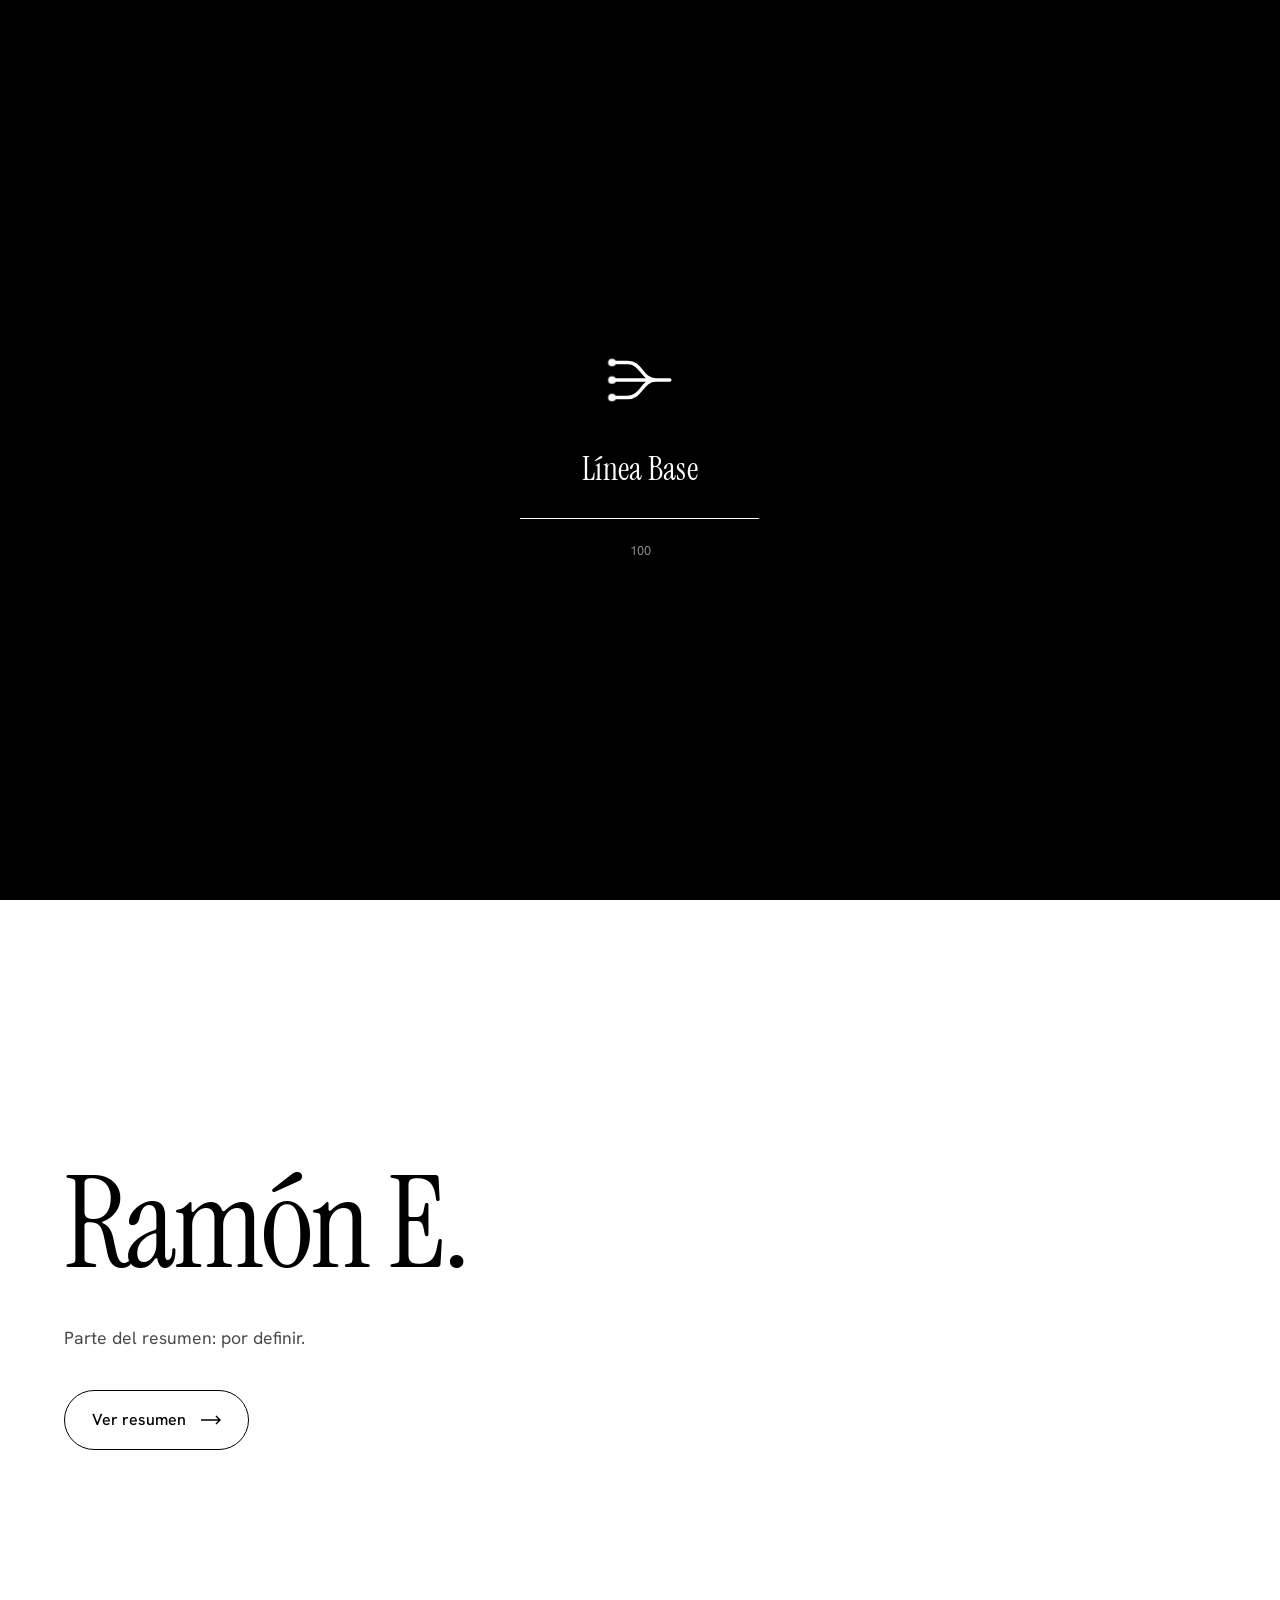
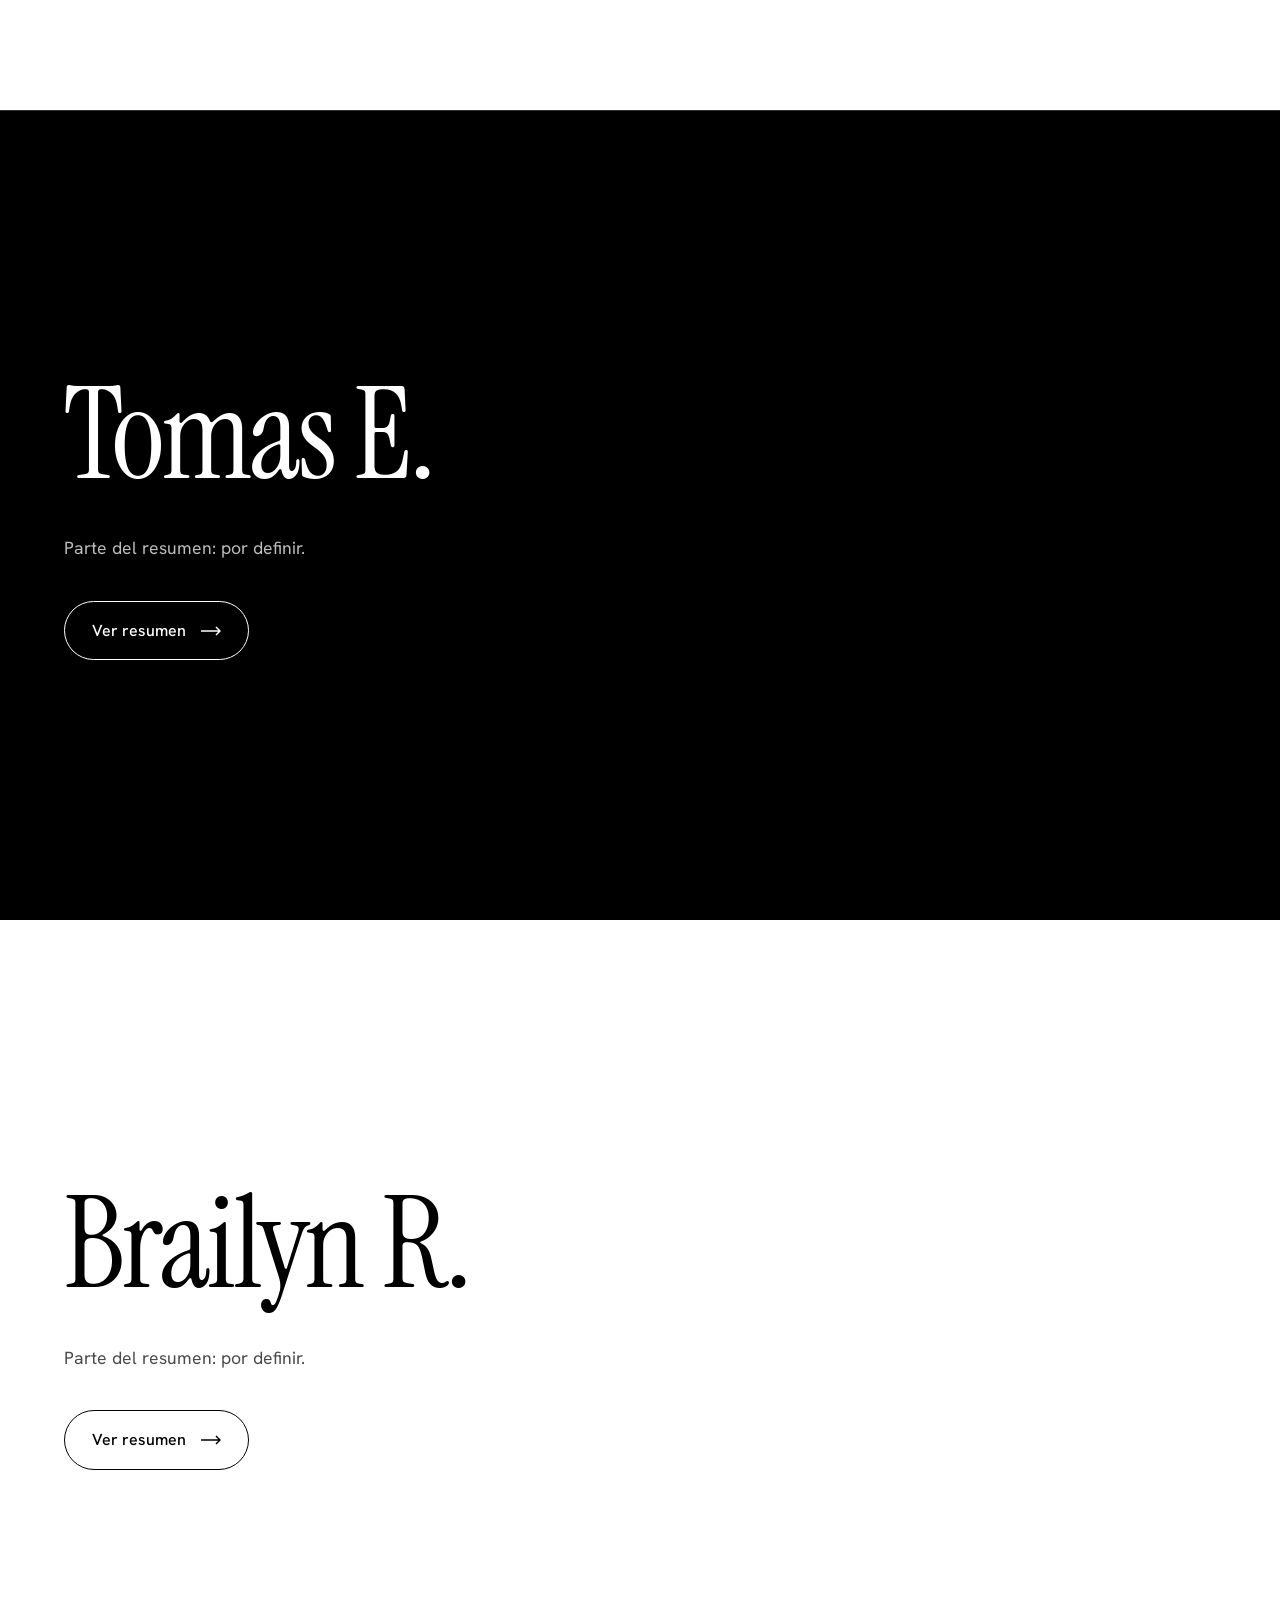
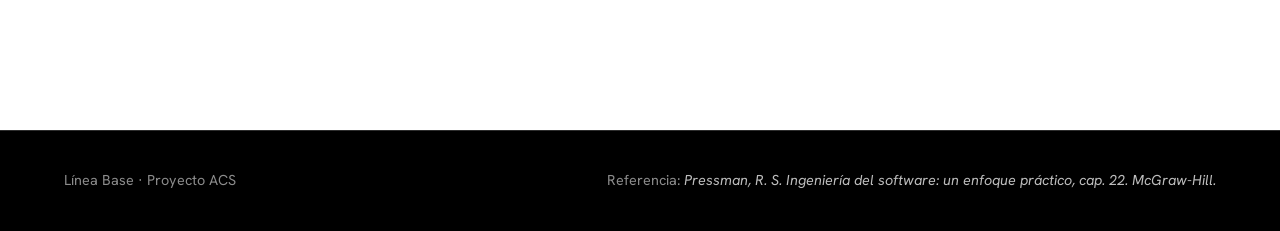
==== index.html @ ba4fdb65 "feat: estructura base del proyecto ACS Línea Base Se crea la estructura inicial del sitio web del re" ====
<!DOCTYPE html>
<html lang="es">
<head>
  <meta charset="UTF-8">
  <meta name="viewport" content="width=device-width, initial-scale=1">
  <title>Línea Base · Administración de la Configuración del Software</title>
  <meta name="description" content="Resumen interactivo del proceso ACS según Pressman (capítulo 22), elaborado por Ramón E., Tomas E. y Brailyn R.">
  <link rel="icon" type="image/svg+xml" href="assets/images/favicon.svg">
  <link rel="preconnect" href="https://fonts.googleapis.com">
  <link rel="preconnect" href="https://fonts.gstatic.com" crossorigin>
  <link href="https://fonts.googleapis.com/css2?family=Hanken+Grotesk:wght@400;500;600&family=Instrument+Serif&display=swap" rel="stylesheet">
  <link rel="stylesheet" href="assets/css/styles.css">
</head>
<body class="loading">

  <!-- Pantalla de carga -->
  <div class="loader" id="loader" role="status" aria-label="Cargando">
    <div class="loader-inner">
      <svg class="loader-logo" viewBox="0 0 48 48" fill="none" stroke="currentColor" stroke-width="2" stroke-linecap="round" aria-hidden="true">
        <path d="M8 14H17C25 14 25 24 33 24M8 24H33M8 34H17C25 34 25 24 33 24M33 24H41" pathLength="80"/>
        <circle cx="8" cy="14" r="2.2" fill="currentColor" stroke="none"/>
        <circle cx="8" cy="24" r="2.2" fill="currentColor" stroke="none"/>
        <circle cx="8" cy="34" r="2.2" fill="currentColor" stroke="none"/>
      </svg>
      <div class="loader-name">Línea Base</div>
      <div class="loader-bar"><i></i></div>
      <div class="loader-count">0</div>
    </div>
  </div>

  <header class="site-header">
    <a class="brand" href="#inicio" aria-label="Línea Base, inicio">
      <svg viewBox="0 0 48 48" fill="none" stroke="currentColor" stroke-width="2.5" stroke-linecap="round" aria-hidden="true">
        <path d="M8 14H17C25 14 25 24 33 24M8 24H33M8 34H17C25 34 25 24 33 24M33 24H41"/>
        <circle cx="8" cy="14" r="2.2" fill="currentColor" stroke="none"/>
        <circle cx="8" cy="24" r="2.2" fill="currentColor" stroke="none"/>
        <circle cx="8" cy="34" r="2.2" fill="currentColor" stroke="none"/>
      </svg>
      Línea Base
    </a>
    <nav class="site-nav" aria-label="Integrantes">
      <a href="#ramon">Ramón E.</a>
      <a href="#tomas">Tomas E.</a>
      <a href="#brailyn">Brailyn R.</a>
    </nav>
  </header>

  <main id="inicio">
    <!-- Hero -->
    <section class="hero">
      <div class="hero-text">
        <h1>Administración de la Configuración del Software</h1>
        <p class="hero-sub">Tres ramas de trabajo, una sola versión. El proceso ACS explicado según Pressman, capítulo 22.</p>
      </div>

      <div class="branches" aria-hidden="true">
        <svg viewBox="0 0 1200 260">
          <path class="b-line" pathLength="1" d="M130 40H420C640 40 640 130 900 130"/>
          <path class="b-line" pathLength="1" d="M130 130H900"/>
          <path class="b-line" pathLength="1" d="M130 220H420C640 220 640 130 900 130"/>
          <path class="b-line merge" pathLength="1" d="M900 130H1060"/>
          <circle class="b-dot" cx="130" cy="40" r="5"/>
          <circle class="b-dot" cx="130" cy="130" r="5"/>
          <circle class="b-dot" cx="130" cy="220" r="5"/>
          <circle class="b-dot b-merge-dot" cx="900" cy="130" r="7"/>
          <text class="b-label" x="0" y="45">Ramón</text>
          <text class="b-label" x="0" y="135">Tomas</text>
          <text class="b-label" x="0" y="225">Brailyn</text>
          <text class="b-main" x="1075" y="138">main</text>
        </svg>
      </div>
    </section>

    <!-- Integrante 1 -->
    <section class="member light" id="ramon" data-reveal>
      <span class="initial" aria-hidden="true">R</span>
      <div class="member-body">
        <h2><span class="mask"><span>Ramón E.</span></span></h2>
        <p>Parte del resumen: por definir.</p>
        <a class="btn" href="html/ramon.html">Ver resumen
          <svg class="arrow" viewBox="0 0 20 10" fill="none" stroke="currentColor" stroke-width="1.5" aria-hidden="true"><path d="M0 5H19M15 1l4 4-4 4"/></svg>
        </a>
      </div>
    </section>

    <!-- Integrante 2 -->
    <section class="member dark" id="tomas" data-reveal>
      <span class="initial" aria-hidden="true">T</span>
      <div class="member-body">
        <h2><span class="mask"><span>Tomas E.</span></span></h2>
        <p>Parte del resumen: por definir.</p>
        <a class="btn" href="html/tomas.html">Ver resumen
          <svg class="arrow" viewBox="0 0 20 10" fill="none" stroke="currentColor" stroke-width="1.5" aria-hidden="true"><path d="M0 5H19M15 1l4 4-4 4"/></svg>
        </a>
      </div>
    </section>

    <!-- Integrante 3 -->
    <section class="member light" id="brailyn" data-reveal>
      <span class="initial" aria-hidden="true">B</span>
      <div class="member-body">
        <h2><span class="mask"><span>Brailyn R.</span></span></h2>
        <p>Parte del resumen: por definir.</p>
        <a class="btn" href="html/brailyn.html">Ver resumen
          <svg class="arrow" viewBox="0 0 20 10" fill="none" stroke="currentColor" stroke-width="1.5" aria-hidden="true"><path d="M0 5H19M15 1l4 4-4 4"/></svg>
        </a>
      </div>
    </section>
  </main>

  <footer class="site-footer">
    <span>Línea Base · Proyecto ACS</span>
    <span>Referencia: <em>Pressman, R. S. Ingeniería del software: un enfoque práctico, cap. 22. McGraw-Hill.</em></span>
  </footer>

  <script src="scripts/script.js"></script>
</body>
</html>
---- assets/css/styles.css ----
/* ==========================================================
   Línea Base · estilos globales
   Paleta estrictamente blanco y negro + grises
   ========================================================== */
:root{
  --black:#000;
  --white:#fff;
  --grey-1:#8c8c8c;
  --grey-2:#bdbdbd;
  --line-dark:rgba(255,255,255,.18);
  --line-light:rgba(0,0,0,.16);
  --ease:cubic-bezier(.22,.8,.2,1);
  --display:"Instrument Serif","Times New Roman",serif;
  --text:"Hanken Grotesk","Helvetica Neue",Arial,sans-serif;
  --pad:clamp(1.25rem,5vw,4.5rem);
}
*,*::before,*::after{box-sizing:border-box;margin:0;padding:0}
html{scroll-behavior:smooth;-webkit-text-size-adjust:100%}
body{font-family:var(--text);background:var(--black);color:var(--white);line-height:1.6;overflow-x:hidden;-webkit-font-smoothing:antialiased}
body.loading{overflow:hidden}
a{color:inherit;text-decoration:none}
svg{display:block}
:focus-visible{outline:2px solid currentColor;outline-offset:4px}
::selection{background:var(--white);color:var(--black)}

/* ---------- Pantalla de carga ---------- */
.loader{position:fixed;inset:0;z-index:100;background:var(--black);color:var(--white);display:grid;place-items:center;transition:transform 1s var(--ease)}
.loader.done{transform:translateY(-100%)}
.loader-inner{display:grid;justify-items:center;gap:1.4rem}
.loader-logo{width:84px;height:84px}
.loader-logo path{stroke-dasharray:80;stroke-dashoffset:80;animation:draw 1.4s var(--ease) .15s forwards}
.loader-logo circle{opacity:0;transform-box:fill-box;transform-origin:center;animation:pop .4s var(--ease) forwards}
.loader-logo circle:nth-of-type(1){animation-delay:.1s}
.loader-logo circle:nth-of-type(2){animation-delay:.25s}
.loader-logo circle:nth-of-type(3){animation-delay:.4s}
.loader-name{font-family:var(--display);font-size:2rem;letter-spacing:.01em;opacity:0;animation:fade .8s ease .7s forwards}
.loader-bar{width:min(240px,60vw);height:1px;background:var(--line-dark);position:relative;overflow:hidden}
.loader-bar i{position:absolute;inset:0;background:var(--white);transform:scaleX(0);transform-origin:left}
.loader-count{font-size:.8rem;color:var(--grey-1);font-variant-numeric:tabular-nums}
@keyframes draw{to{stroke-dashoffset:0}}
@keyframes pop{from{opacity:0;transform:scale(.4)}to{opacity:1;transform:scale(1)}}
@keyframes fade{to{opacity:1}}

/* ---------- Cabecera ---------- */
.site-header{position:fixed;top:0;left:0;right:0;z-index:50;display:flex;justify-content:space-between;align-items:center;padding:1.1rem var(--pad);color:#fff;mix-blend-mode:difference}
.brand{display:flex;align-items:center;gap:.7rem;font-family:var(--display);font-size:1.5rem}
.brand svg{width:30px;height:30px}
.site-nav{display:flex;gap:clamp(1rem,3vw,2.2rem);font-size:.92rem}
.site-nav a{position:relative;padding:.2rem 0}
.site-nav a::after{content:"";position:absolute;left:0;bottom:0;width:100%;height:1px;background:currentColor;transform:scaleX(0);transform-origin:right;transition:transform .5s var(--ease)}
.site-nav a:hover::after,.site-nav a[aria-current="page"]::after{transform:scaleX(1);transform-origin:left}

/* ---------- Hero ---------- */
.hero{min-height:100svh;display:flex;flex-direction:column;justify-content:flex-end;padding:7rem var(--pad) 3rem;position:relative;overflow:hidden}
.hero h1{font-family:var(--display);font-weight:400;font-size:clamp(2.8rem,9vw,8.5rem);line-height:.98;letter-spacing:-.02em;max-width:14ch}
.hero-sub{margin-top:1.6rem;max-width:46ch;color:var(--grey-2);font-size:clamp(1rem,1.4vw,1.2rem)}
.branches{width:100%;margin-top:clamp(2rem,5vw,4rem)}
.branches svg{width:100%;height:auto;overflow:visible}
.b-line{fill:none;stroke:var(--white);stroke-width:1.6;stroke-linecap:round;stroke-dasharray:1;stroke-dashoffset:1}
.b-dot{fill:var(--white);opacity:0;transform-box:fill-box;transform-origin:center}
.b-label{fill:var(--grey-2);font-family:var(--text);font-size:15px;opacity:0}
.b-main{font-family:var(--display);font-size:24px;fill:var(--white);opacity:0}
.ready .b-line{animation:trace 2.2s var(--ease) forwards}
.ready .b-line:nth-of-type(2){animation-delay:.25s}
.ready .b-line:nth-of-type(3){animation-delay:.5s}
.ready .b-line.merge{animation-delay:1.6s;animation-duration:1.2s}
.ready .b-dot{animation:pop .5s var(--ease) .2s forwards}
.ready .b-label{animation:fade .8s ease .4s forwards}
.ready .b-main{animation:fade .8s ease 2.6s forwards}
.ready .b-merge-dot{animation:pop .5s var(--ease) 2.4s forwards, pulse 2.4s ease-in-out 3.2s infinite}
@keyframes trace{to{stroke-dashoffset:0}}
@keyframes pulse{0%,100%{transform:scale(1)}50%{transform:scale(1.7)}}
.hero-text > *{opacity:0;transform:translateY(24px)}
.ready .hero-text > *{animation:rise 1s var(--ease) forwards}
.ready .hero-text > *:nth-child(2){animation-delay:.15s}
@keyframes rise{to{opacity:1;transform:none}}

/* ---------- Secciones por integrante ---------- */
.member{min-height:90svh;padding:clamp(5rem,12vw,9rem) var(--pad);position:relative;display:grid;align-content:center;overflow:hidden}
.member.light{background:var(--white);color:var(--black)}
.member.dark{background:var(--black);color:var(--white);border-top:1px solid var(--line-dark)}
.member .initial{position:absolute;right:calc(var(--pad) * .5);bottom:-.18em;font-family:var(--display);font-size:clamp(16rem,42vw,44rem);line-height:1;pointer-events:none;user-select:none;-webkit-text-stroke:1px currentColor;color:transparent;opacity:.22;transition:opacity .8s var(--ease),transform 1.2s var(--ease)}
.member:hover .initial{opacity:.5;transform:translateX(-1.5%)}
.member-body{position:relative;z-index:1;max-width:46rem}
.member h2{font-family:var(--display);font-weight:400;font-size:clamp(3.2rem,10vw,9rem);line-height:1;letter-spacing:-.02em}
.mask{display:block;overflow:hidden;padding-bottom:.08em}
.mask > span{display:block;transform:translateY(105%);transition:transform 1.1s var(--ease)}
.in .mask > span{transform:none}
.member p{margin-top:1.6rem;max-width:42ch;font-size:1.1rem;opacity:0;transform:translateY(16px);transition:opacity .9s ease .35s,transform .9s var(--ease) .35s}
.light p{color:#4a4a4a}.dark p{color:var(--grey-2)}
.member .btn{opacity:0;transition:opacity .9s ease .5s,color .5s var(--ease)}
.in p{opacity:1;transform:none}
.in .btn{opacity:1}

/* ---------- Botón ---------- */
.btn{display:inline-flex;align-items:center;gap:.9rem;margin-top:2.4rem;padding:1rem 1.7rem;border:1px solid currentColor;border-radius:999px;font-weight:500;font-size:1rem;position:relative;overflow:hidden;isolation:isolate;cursor:pointer;background:transparent;color:inherit}
.btn::before{content:"";position:absolute;inset:0;background:currentColor;transform:translateY(101%);transition:transform .55s var(--ease);z-index:-1}
.btn .arrow{width:20px;height:10px;transition:transform .5s var(--ease)}
.btn:hover .arrow{transform:translateX(5px)}
.btn:hover::before{transform:none}
.light .btn:hover{color:var(--white)}
.dark .btn:hover,.pager .btn:hover{color:var(--black)}

/* ---------- Pie ---------- */
.site-footer{background:var(--black);color:var(--grey-1);border-top:1px solid var(--line-dark);padding:2.4rem var(--pad);display:flex;flex-wrap:wrap;gap:1rem 3rem;justify-content:space-between;font-size:.9rem}
.site-footer em{color:var(--grey-2)}

/* ---------- Páginas de resumen ---------- */
.page-head{padding:9rem var(--pad) 4rem;border-bottom:1px solid var(--line-dark)}
.page-head h1{font-family:var(--display);font-weight:400;font-size:clamp(3rem,9vw,8rem);line-height:1;letter-spacing:-.02em}
.page-head p{margin-top:1.2rem;color:var(--grey-2);max-width:50ch}
.page-layout{display:grid;grid-template-columns:minmax(0,14rem) minmax(0,1fr);gap:clamp(2rem,6vw,6rem);padding:4rem var(--pad) 6rem;background:var(--white);color:var(--black)}
.toc{position:sticky;top:6rem;align-self:start;display:grid;gap:.7rem;font-size:.95rem;border-left:1px solid var(--line-light);padding-left:1.1rem}
.toc a{color:#6a6a6a;transition:color .3s,transform .4s var(--ease)}
.toc a:hover{color:var(--black);transform:translateX(4px)}
.article{max-width:46rem}
.article section{padding-bottom:3.5rem}
.article h2{font-family:var(--display);font-weight:400;font-size:clamp(2rem,4vw,3rem);margin-bottom:1rem;letter-spacing:-.01em}
.article h3{font-size:1.15rem;margin:1.6rem 0 .5rem}
.article p{margin-bottom:1rem;color:#262626;max-width:68ch}
.placeholder{border:1px dashed var(--grey-1);padding:1.4rem;color:#6a6a6a;font-size:.95rem}
.pager{display:flex;justify-content:space-between;gap:1rem;flex-wrap:wrap;padding:3rem var(--pad);background:var(--black);border-top:1px solid var(--line-dark)}
.pager .btn{margin-top:0}

/* ---------- Responsive / accesibilidad ---------- */
@media (max-width:760px){
  .site-nav{display:none}
  .page-layout{grid-template-columns:1fr}
  .toc{position:static;border-left:0;padding-left:0;grid-auto-flow:column;overflow-x:auto;gap:1.2rem}
  .toc a{white-space:nowrap}
}
@media (prefers-reduced-motion:reduce){
  *,*::before,*::after{animation-duration:.01ms!important;animation-delay:0s!important;transition-duration:.01ms!important;transition-delay:0s!important;scroll-behavior:auto!important}
}
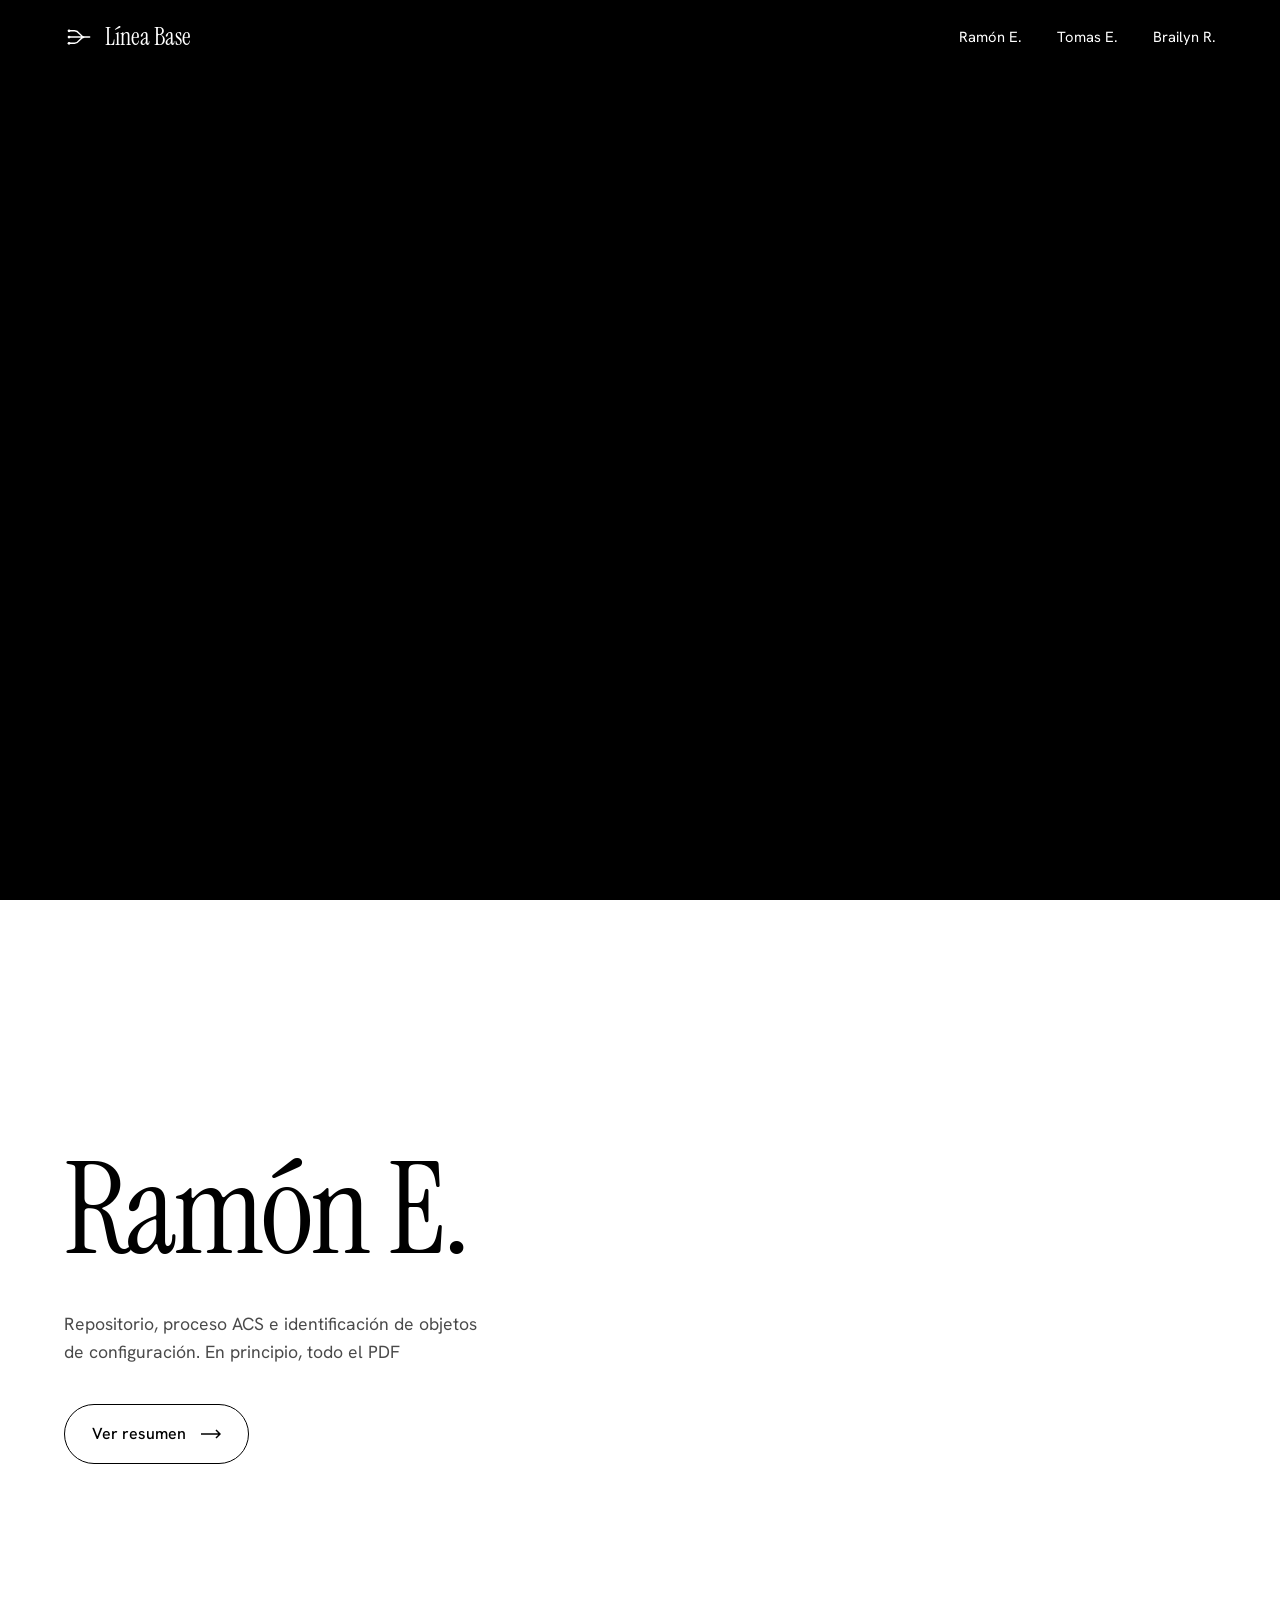
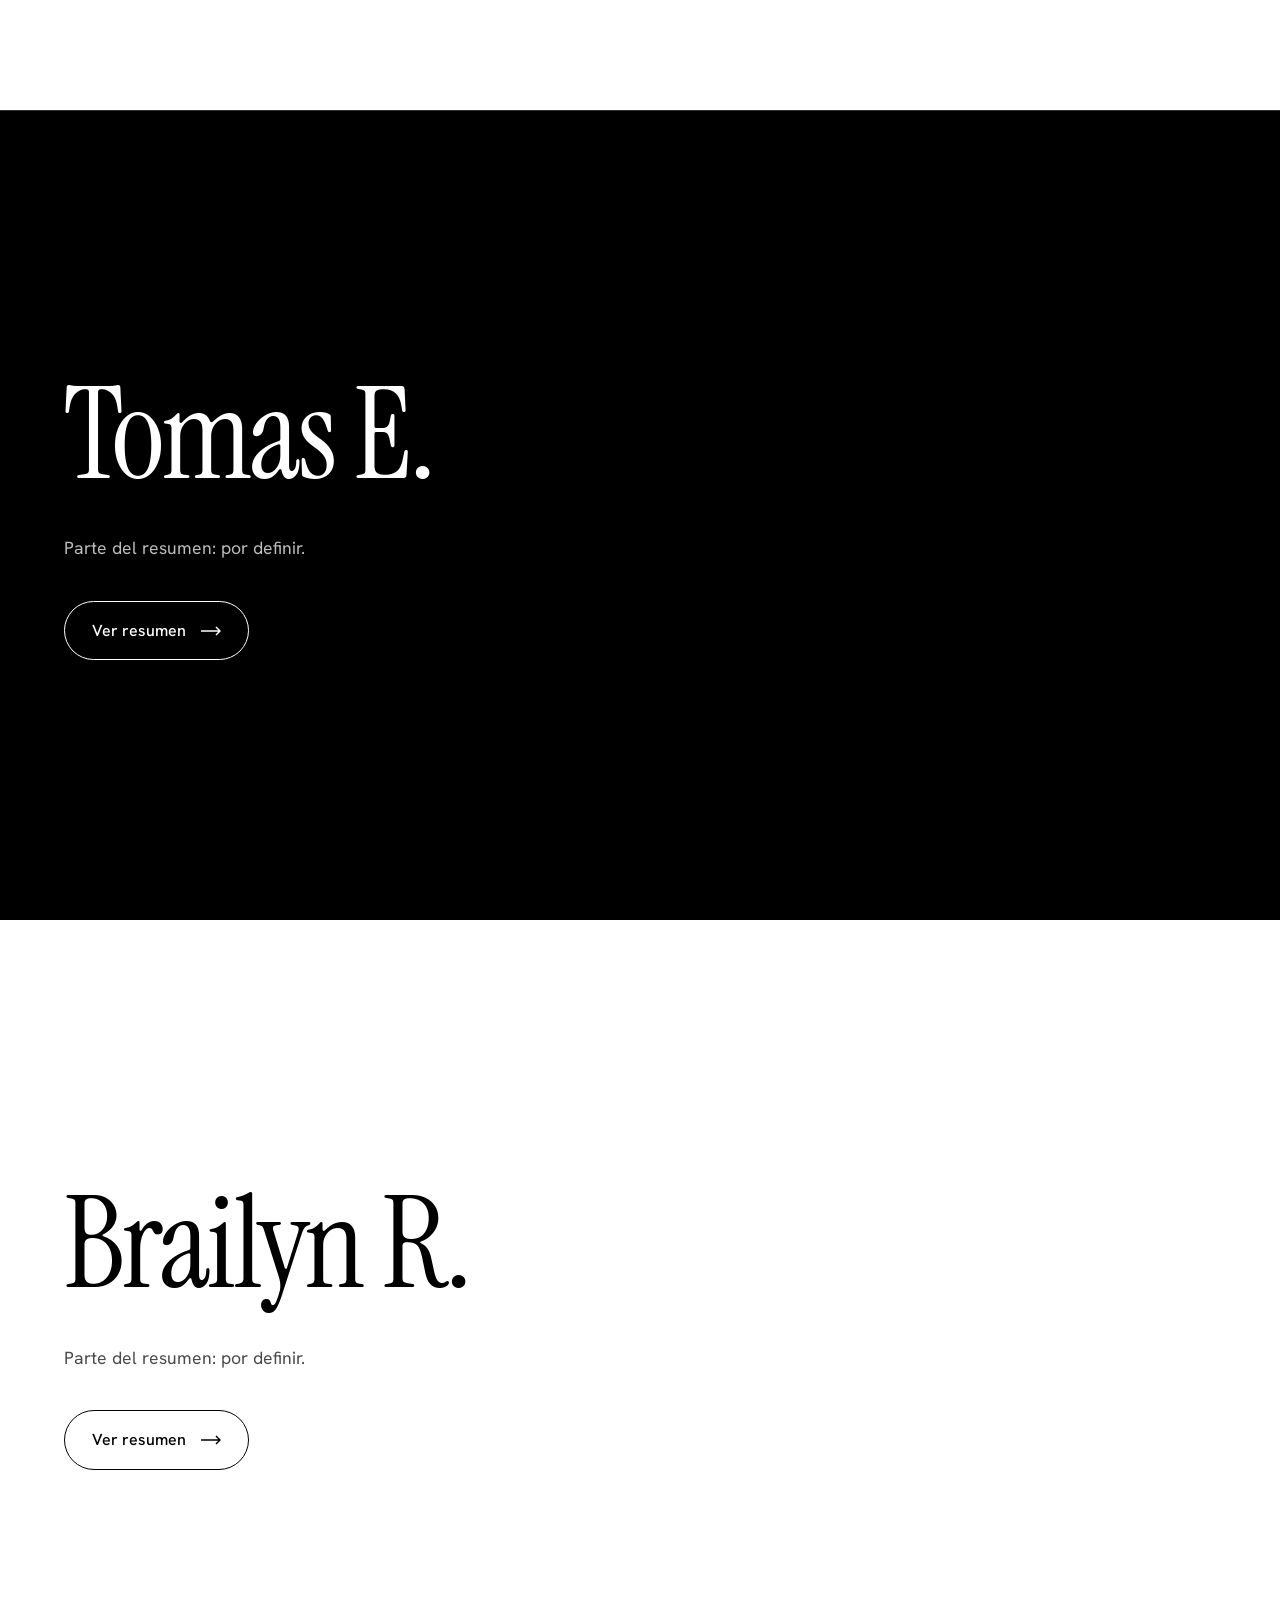
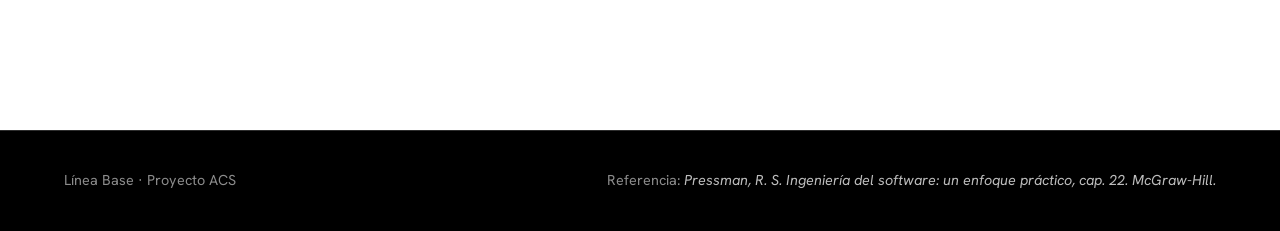
==== commit 903d8c95: "docs: resumen completo de ACS (Pressman cap. 22) por Ramón" ====
--- a/index.html
+++ b/index.html
@@ -76,7 +76,8 @@
       <span class="initial" aria-hidden="true">R</span>
       <div class="member-body">
         <h2><span class="mask"><span>Ramón E.</span></span></h2>
-        <p>Parte del resumen: por definir.</p>
+        <p>Repositorio, proceso ACS e identificación de objetos de configuración. En principio, todo el PDF</p>
+ 
         <a class="btn" href="html/ramon.html">Ver resumen
           <svg class="arrow" viewBox="0 0 20 10" fill="none" stroke="currentColor" stroke-width="1.5" aria-hidden="true"><path d="M0 5H19M15 1l4 4-4 4"/></svg>
         </a>
--- a/assets/css/styles.css
+++ b/assets/css/styles.css
@@ -132,3 +132,14 @@
 @media (prefers-reduced-motion:reduce){
   *,*::before,*::after{animation-duration:.01ms!important;animation-delay:0s!important;transition-duration:.01ms!important;transition-delay:0s!important;scroll-behavior:auto!important}
 }
+
+/* ---------- Contenido de resúmenes ---------- */
+.article ul{margin:0 0 1.2rem 1.2rem;max-width:68ch}
+.article li{margin-bottom:.5rem;color:#262626}
+.article code{font-family:ui-monospace,Consolas,monospace;font-size:.9em;background:#eee;padding:.1em .35em;border-radius:3px}
+.article pre{background:var(--black);color:var(--white);padding:1.2rem 1.4rem;overflow-x:auto;margin:1rem 0 1.4rem;font-size:.9rem;line-height:1.6}
+.article pre code{background:none;padding:0;color:inherit}
+.table-wrap{overflow-x:auto;margin:1rem 0 1.6rem}
+.article table{border-collapse:collapse;width:100%;font-size:.95rem}
+.article th,.article td{border:1px solid var(--line-light);padding:.8rem 1rem;text-align:left;vertical-align:top}
+.article th{background:var(--black);color:var(--white);font-weight:500}
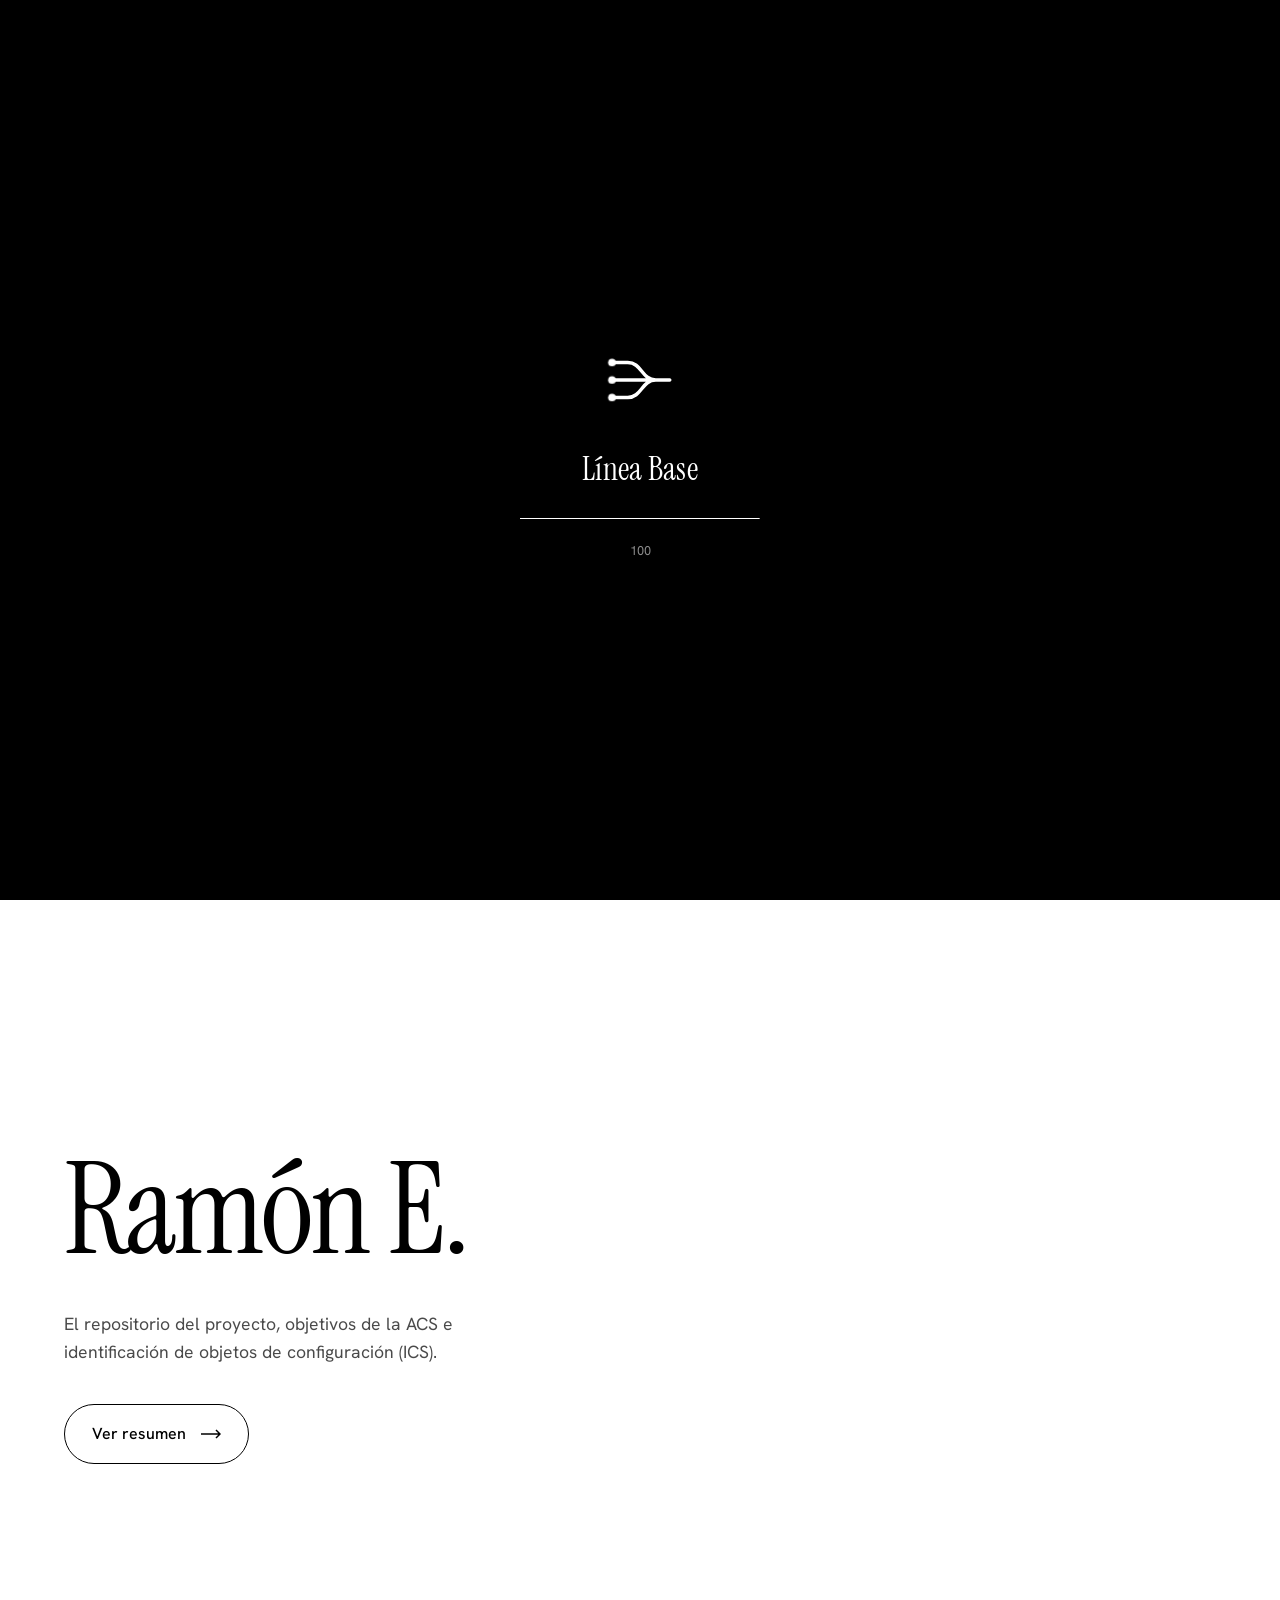
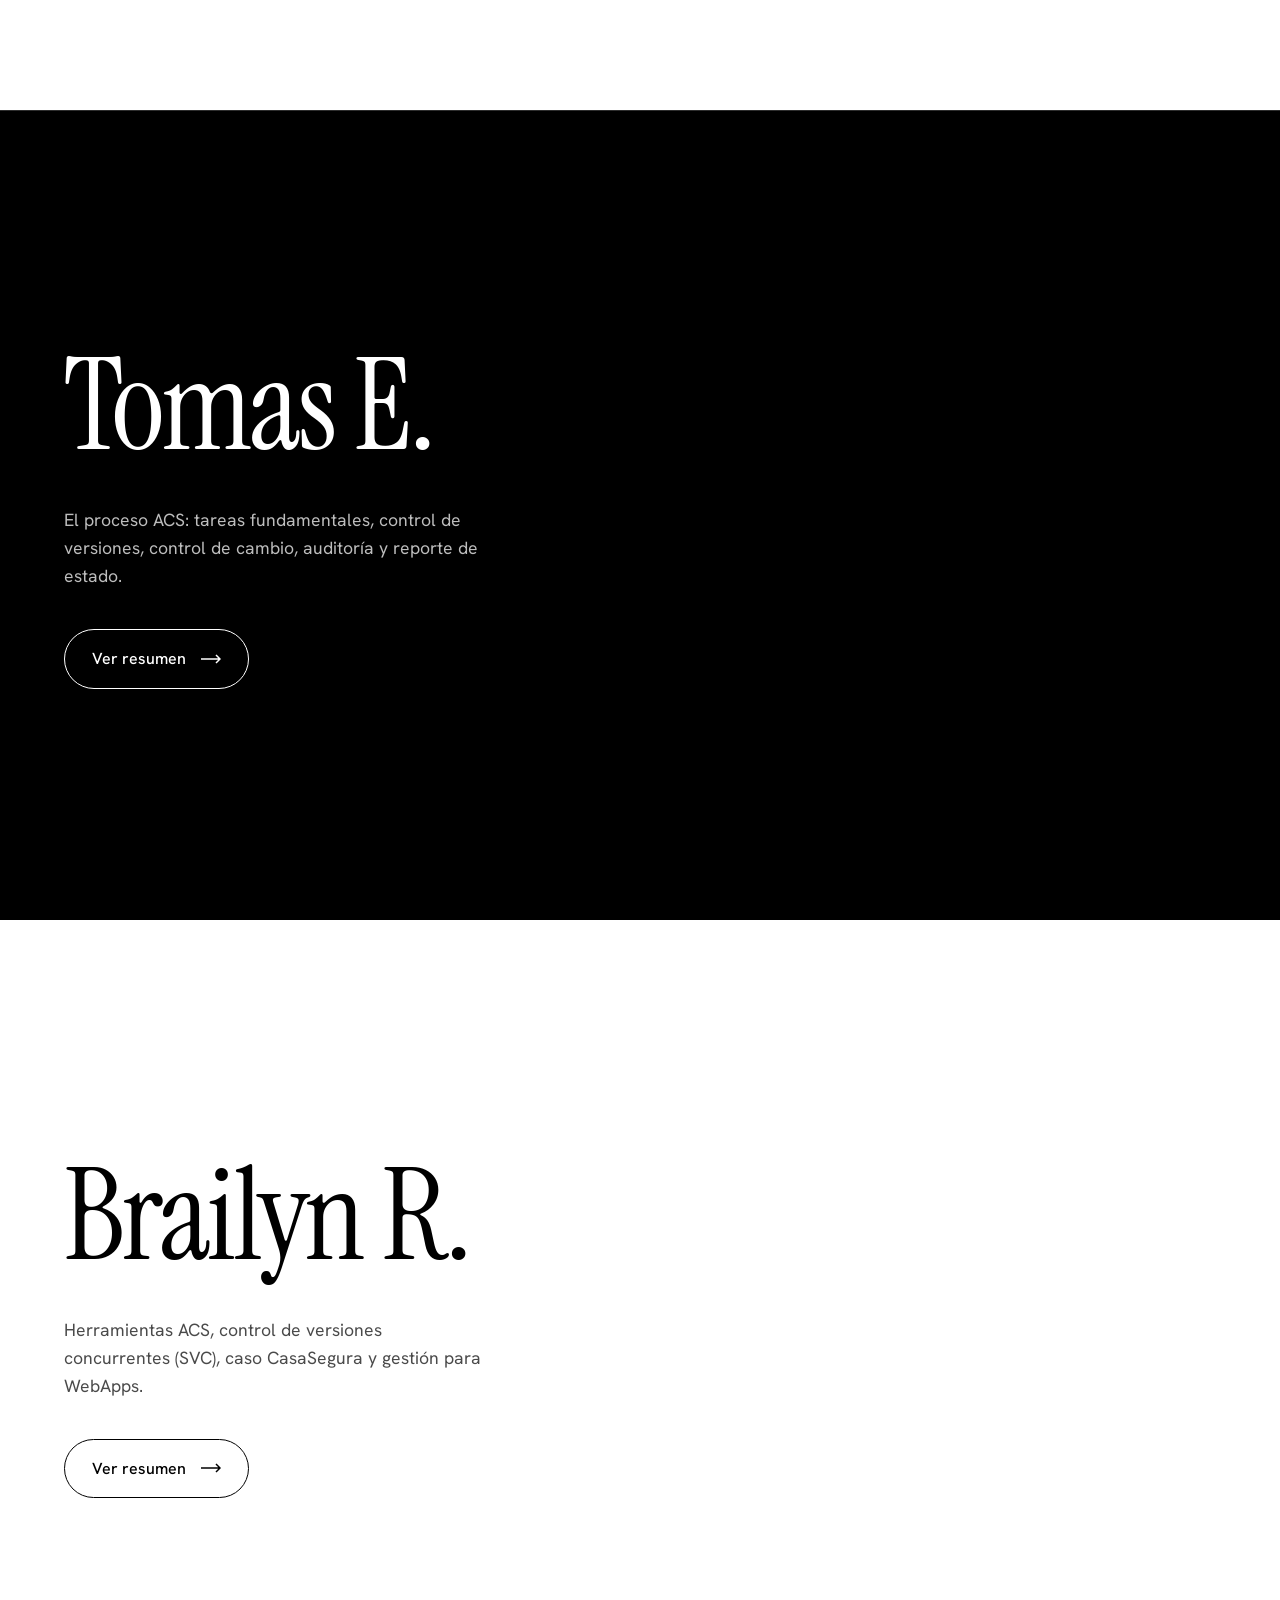
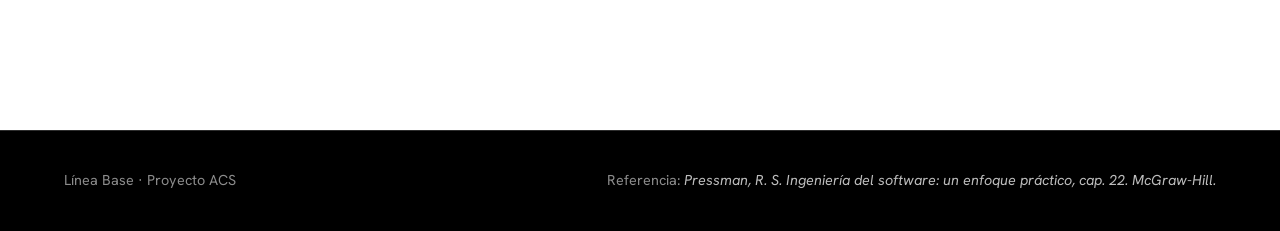
==== commit 4e0855a0: "Resumen de ACS de Tomas" ====
--- a/index.html
+++ b/index.html
@@ -76,8 +76,7 @@
       <span class="initial" aria-hidden="true">R</span>
       <div class="member-body">
         <h2><span class="mask"><span>Ramón E.</span></span></h2>
-        <p>Repositorio, proceso ACS e identificación de objetos de configuración. En principio, todo el PDF</p>
- 
+        <p>El repositorio del proyecto, objetivos de la ACS e identificación de objetos de configuración (ICS).</p>
         <a class="btn" href="html/ramon.html">Ver resumen
           <svg class="arrow" viewBox="0 0 20 10" fill="none" stroke="currentColor" stroke-width="1.5" aria-hidden="true"><path d="M0 5H19M15 1l4 4-4 4"/></svg>
         </a>
@@ -89,7 +88,7 @@
       <span class="initial" aria-hidden="true">T</span>
       <div class="member-body">
         <h2><span class="mask"><span>Tomas E.</span></span></h2>
-        <p>Parte del resumen: por definir.</p>
+        <p>El proceso ACS: tareas fundamentales, control de versiones, control de cambio, auditoría y reporte de estado.</p>
         <a class="btn" href="html/tomas.html">Ver resumen
           <svg class="arrow" viewBox="0 0 20 10" fill="none" stroke="currentColor" stroke-width="1.5" aria-hidden="true"><path d="M0 5H19M15 1l4 4-4 4"/></svg>
         </a>
@@ -101,7 +100,7 @@
       <span class="initial" aria-hidden="true">B</span>
       <div class="member-body">
         <h2><span class="mask"><span>Brailyn R.</span></span></h2>
-        <p>Parte del resumen: por definir.</p>
+        <p>Herramientas ACS, control de versiones concurrentes (SVC), caso CasaSegura y gestión para WebApps.</p>
         <a class="btn" href="html/brailyn.html">Ver resumen
           <svg class="arrow" viewBox="0 0 20 10" fill="none" stroke="currentColor" stroke-width="1.5" aria-hidden="true"><path d="M0 5H19M15 1l4 4-4 4"/></svg>
         </a>
--- a/assets/css/styles.css
+++ b/assets/css/styles.css
@@ -134,11 +134,15 @@
 }
 
 /* ---------- Contenido de resúmenes ---------- */
-.article ul{margin:0 0 1.2rem 1.2rem;max-width:68ch}
+.article ul, .article ol{margin:0 0 1.2rem 1.4rem;max-width:68ch}
 .article li{margin-bottom:.5rem;color:#262626}
 .article code{font-family:ui-monospace,Consolas,monospace;font-size:.9em;background:#eee;padding:.1em .35em;border-radius:3px}
 .article pre{background:var(--black);color:var(--white);padding:1.2rem 1.4rem;overflow-x:auto;margin:1rem 0 1.4rem;font-size:.9rem;line-height:1.6}
 .article pre code{background:none;padding:0;color:inherit}
+.article blockquote{border-left:3px solid var(--black);margin:1.4rem 0;padding:.8rem 1.2rem;background:#f9f9f9;font-style:italic;color:#333}
+.article blockquote cite{display:block;font-size:.85rem;font-style:normal;margin-top:.5rem;color:#666;font-weight:500}
+.callout{border:1px solid var(--line-light);padding:1.2rem 1.4rem;margin:1.4rem 0;background:#fafafa}
+.callout-title{font-size:.85rem;text-transform:uppercase;letter-spacing:.08em;font-weight:600;margin-bottom:.5rem;color:#666}
 .table-wrap{overflow-x:auto;margin:1rem 0 1.6rem}
 .article table{border-collapse:collapse;width:100%;font-size:.95rem}
 .article th,.article td{border:1px solid var(--line-light);padding:.8rem 1rem;text-align:left;vertical-align:top}
